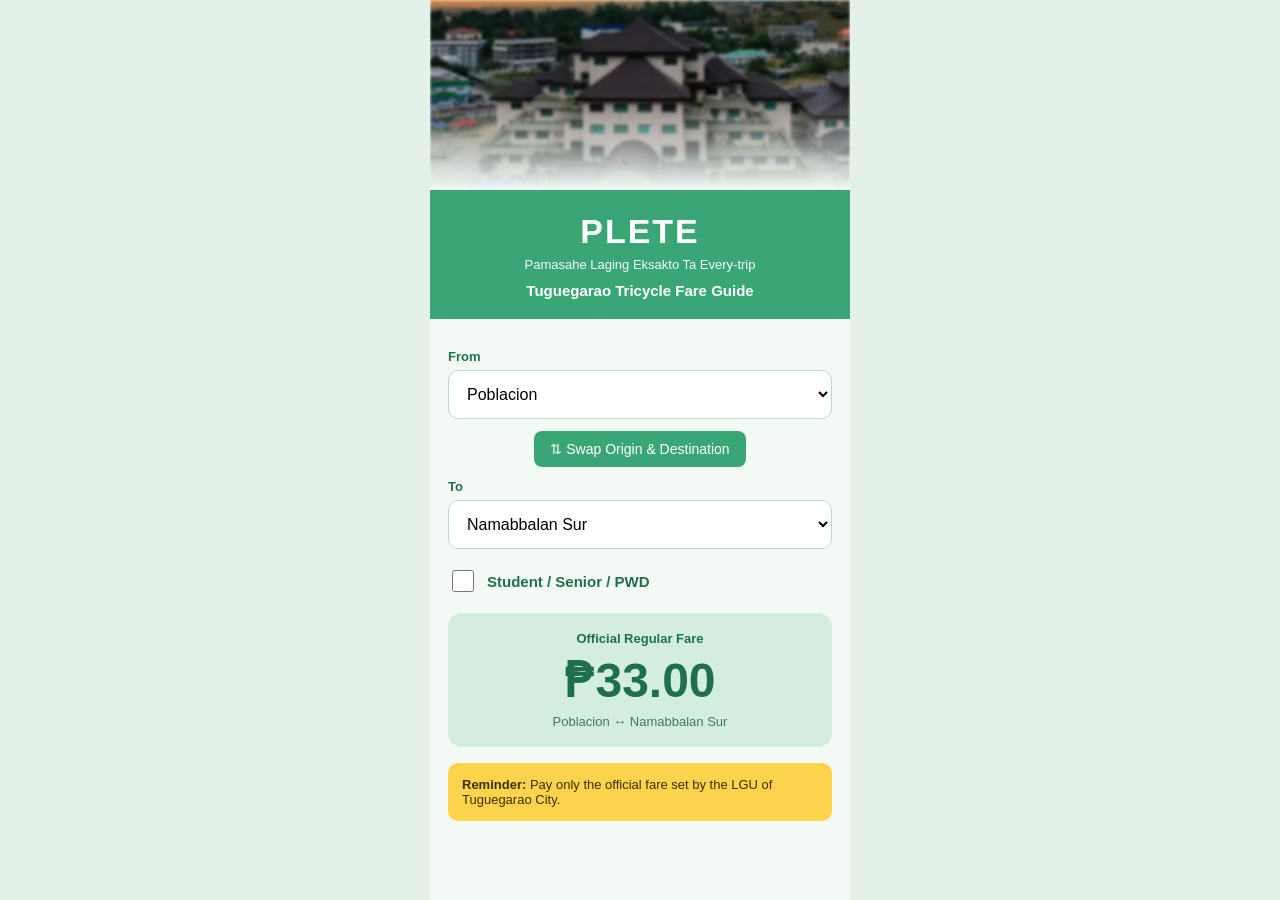
==== index.html @ 78e195c3 "First version of PLETE" ====
<!DOCTYPE html>
<html lang="en">
<head>
  <meta charset="UTF-8" />
  <meta name="viewport" content="width=device-width, initial-scale=1" />
  <title>PLETE</title>
  <link rel="stylesheet" href="style.css" />
    <link rel="manifest" href="manifest.json" />
  <meta name="theme-color" content="#3aa675" />
    <link rel="icon" type="image/png" href="images/plete-logo.jpg" />
</head>
<body>
    <div class="app">
    <img class="banner" src="images/cityhall.jpg" alt="Tuguegarao City Hall" />
    <header>
      <h1>PLETE</h1>
      <p class="tagline">Pamasahe Laging Eksakto Ta Every-trip</p>
      <p class="sub">Tuguegarao Tricycle Fare Guide</p>
    </header>

    <main class="card">
      <label for="from">From</label>
      <select id="from"></select>

      <button id="swap" type="button">⇅ Swap Origin &amp; Destination</button>

      <label for="to">To</label>
      <select id="to"></select>

      <label class="toggle">
        <input type="checkbox" id="discount" />
        <span>Student / Senior / PWD</span>
      </label>

      <div class="fare-box">
        <div id="fare-label">Official Regular Fare</div>
        <div id="fare-amount">-</div>
        <div id="fare-note"></div>
      </div>

      <div class="reminder">
        <strong>Reminder:</strong> Pay only the official fare set by the LGU of Tuguegarao City.
      </div>
    </main>
  </div>

  <script src="app.js"></script>
</body>
</html>
---- style.css ----
* { box-sizing: border-box; }

body {
  margin: 0;
  font-family: Arial, Helvetica, sans-serif;
  background: #e3f1e9;
}

.app {
  max-width: 420px;
  min-height: 100vh;
  margin: 0 auto;
  background: #f3faf6;
}

.banner {
  display: block;
  width: 100%;
  height: 190px;
  object-fit: cover;
  object-position: center;
  filter: blur(1.5px) brightness(0.92);
  -webkit-mask-image: linear-gradient(to bottom, black 55%, transparent 100%);
  mask-image: linear-gradient(to bottom, black 55%, transparent 100%);
}

header {
  background: #3aa675;
  color: white;
  text-align: center;
  padding: 22px 16px 20px;
}

header h1 { margin: 0; font-size: 34px; letter-spacing: 2px; }
.tagline { margin: 6px 0 0; font-size: 13px; opacity: 0.95; }
.sub { margin: 10px 0 0; font-size: 15px; font-weight: bold; }

.card { padding: 18px; }

label { display: block; font-size: 13px; font-weight: bold; color: #1f6f4a; margin: 12px 0 6px; }

select {
  width: 100%;
  padding: 14px;
  font-size: 16px;
  border: 1px solid #bcdac9;
  border-radius: 10px;
  background: white;
}

#swap {
  display: block;
  margin: 12px auto 0;
  padding: 10px 16px;
  font-size: 14px;
  color: white;
  background: #3aa675;
  border: none;
  border-radius: 8px;
  cursor: pointer;
}

.toggle {
  display: flex;
  align-items: center;
  gap: 10px;
  margin: 18px 0;
  font-size: 15px;
  color: #1f6f4a;
}
.toggle input { width: 22px; height: 22px; accent-color: #3aa675; }

.fare-box {
  background: #d3eedf;
  border-radius: 14px;
  padding: 18px;
  text-align: center;
}
#fare-label { font-size: 13px; font-weight: bold; color: #1f6f4a; }
#fare-amount { font-size: 48px; font-weight: bold; color: #1f6f4a; margin: 6px 0; }
#fare-note { font-size: 13px; color: #3d7a5c; }

.reminder {
  margin-top: 16px;
  padding: 14px;
  background: #fbd34d;
  border-radius: 10px;
  font-size: 13px;
  color: #3b2f00;
}
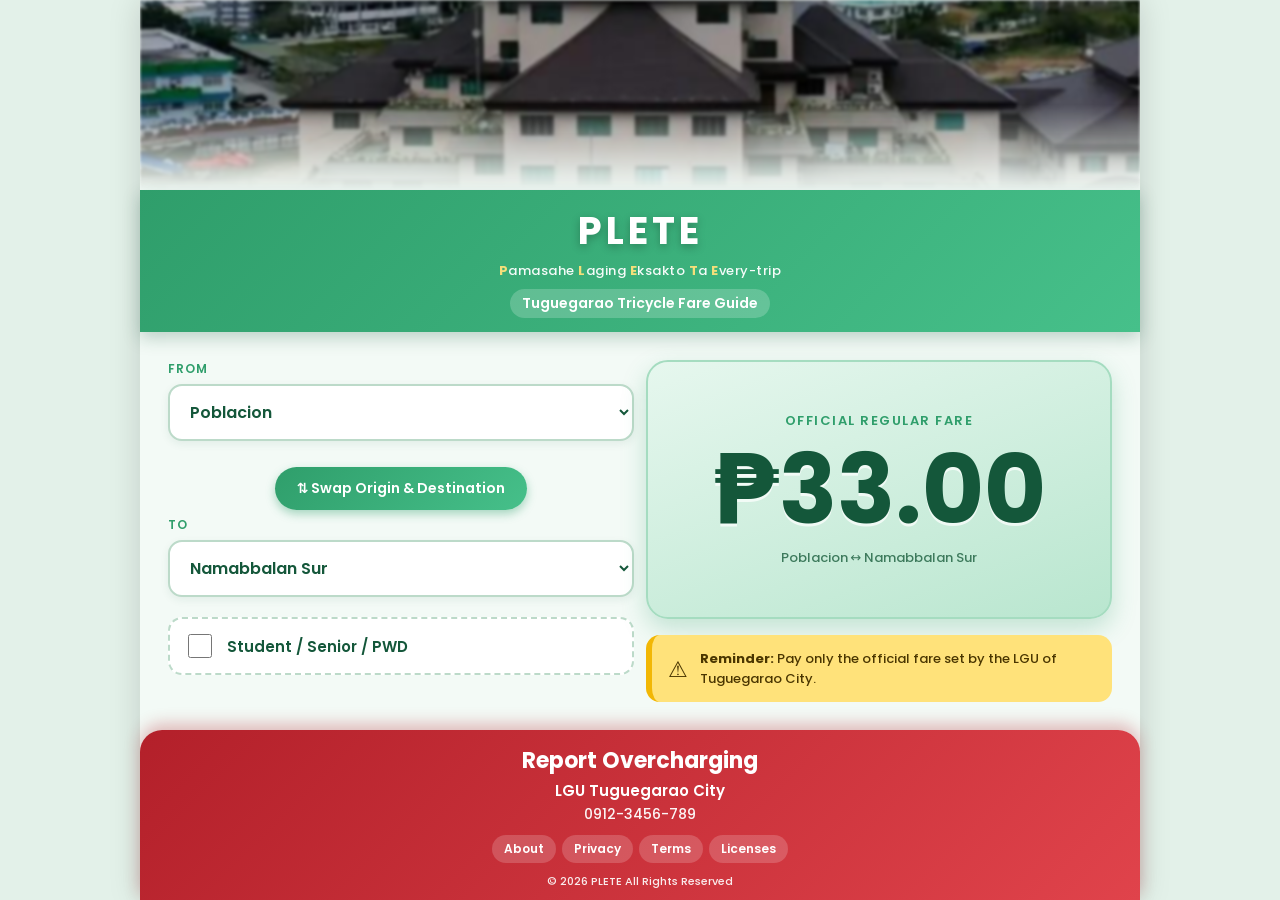
==== commit 71479ac6: "Version 2: polished design PLETE 2.0: new look, easier to read, fits any screen. Still a draft." ====
--- a/index.html
+++ b/index.html
@@ -2,46 +2,68 @@
 <html lang="en">
 <head>
   <meta charset="UTF-8" />
-  <meta name="viewport" content="width=device-width, initial-scale=1" />
+  <meta name="viewport" content="width=device-width, initial-scale=1, viewport-fit=cover" />
   <title>PLETE</title>
+  <link rel="manifest" href="manifest.json" />
+  <meta name="theme-color" content="#3aa675" />
+  <link rel="icon" type="image/png" href="images/icon-192.png" />
+  <link rel="apple-touch-icon" href="images/icon-192.png" />
   <link rel="stylesheet" href="style.css" />
-    <link rel="manifest" href="manifest.json" />
-  <meta name="theme-color" content="#3aa675" />
-    <link rel="icon" type="image/png" href="images/plete-logo.jpg" />
 </head>
 <body>
-    <div class="app">
+  <div class="app">
     <img class="banner" src="images/cityhall.jpg" alt="Tuguegarao City Hall" />
     <header>
       <h1>PLETE</h1>
-      <p class="tagline">Pamasahe Laging Eksakto Ta Every-trip</p>
+      <p class="tagline"><strong>P</strong>amasahe <strong>L</strong>aging <strong>E</strong>ksakto <strong>T</strong>a <strong>E</strong>very-trip</p>
       <p class="sub">Tuguegarao Tricycle Fare Guide</p>
     </header>
 
-    <main class="card">
-      <label for="from">From</label>
-      <select id="from"></select>
+    <main class="content">
+      <section class="panel inputs">
+        <label for="from">From</label>
+        <select id="from"></select>
 
-      <button id="swap" type="button">⇅ Swap Origin &amp; Destination</button>
+        <button id="swap" type="button">⇅ Swap Origin &amp; Destination</button>
 
-      <label for="to">To</label>
-      <select id="to"></select>
+        <label for="to">To</label>
+        <select id="to"></select>
 
-      <label class="toggle">
-        <input type="checkbox" id="discount" />
-        <span>Student / Senior / PWD</span>
-      </label>
+        <label class="toggle">
+          <input type="checkbox" id="discount" />
+          <span>Student / Senior / PWD</span>
+        </label>
+      </section>
 
-      <div class="fare-box">
-        <div id="fare-label">Official Regular Fare</div>
-        <div id="fare-amount">-</div>
-        <div id="fare-note"></div>
-      </div>
+      <section class="panel result">
+        <div class="fare-box">
+          <div id="fare-label">Official Regular Fare</div>
+          <div id="fare-amount">-</div>
+          <div id="fare-note"></div>
+        </div>
 
-      <div class="reminder">
-        <strong>Reminder:</strong> Pay only the official fare set by the LGU of Tuguegarao City.
-      </div>
+        <div class="reminder">
+          <strong>Reminder:</strong> Pay only the official fare set by the LGU of Tuguegarao City.
+        </div>
+      </section>
     </main>
+
+          <footer class="hotline">
+      <h2 class="hotline-title">Report Overcharging</h2>
+      <p id="hotline-name" class="hotline-name">LGU Tuguegarao City</p>
+      <p id="hotline-note" class="hotline-note"></p>
+      <a id="hotline-btn" class="call-btn" href="#" hidden>Call</a>
+      <p id="updated" class="updated"></p>
+
+      <nav class="footer-links">
+        <a href="about.html">About</a>
+        <a href="about.html#privacy">Privacy</a>
+        <a href="about.html#terms">Terms</a>
+        <a href="about.html#licenses">Licenses</a>
+      </nav>
+
+      <p class="credit">© 2026 PLETE All Rights Reserved</p>
+    </footer>
   </div>
 
   <script src="app.js"></script>
--- a/style.css
+++ b/style.css
@@ -1,22 +1,57 @@
+
+@font-face {
+  font-family: "Poppins";
+  src: url("fonts/Poppins-Medium.ttf") format("truetype");
+  font-weight: 500;
+  font-display: swap;
+}
+@font-face {
+  font-family: "Poppins";
+  src: url("fonts/Poppins-SemiBold.ttf") format("truetype");
+  font-weight: 600;
+  font-display: swap;
+}
+@font-face {
+  font-family: "Poppins";
+  src: url("fonts/Poppins-Bold.ttf") format("truetype");
+  font-weight: 700;
+  font-display: swap;
+}
+
+:root {
+  --green-dark: #14573a;
+  --green: #2f9e6b;
+  --green-light: #46c08a;
+  --bg: #f3faf6;
+  --red-dark: #b3202a;
+  --red: #e0434b;
+}
+
 * { box-sizing: border-box; }
+html, body { height: 100%; }
 
 body {
   margin: 0;
-  font-family: Arial, Helvetica, sans-serif;
+  font-family: "Poppins", "Segoe UI", system-ui, Arial, sans-serif;
+  font-weight: 500;
+  color: var(--green-dark);
   background: #e3f1e9;
 }
 
 .app {
-  max-width: 420px;
+  display: flex;
+  flex-direction: column;
   min-height: 100vh;
+  min-height: 100dvh;
+  max-width: 1000px;
   margin: 0 auto;
-  background: #f3faf6;
+  background: var(--bg);
 }
 
 .banner {
   display: block;
   width: 100%;
-  height: 190px;
+  height: clamp(130px, 26vw, 260px);
   object-fit: cover;
   object-position: center;
   filter: blur(1.5px) brightness(0.92);
@@ -25,66 +60,332 @@
 }
 
 header {
-  background: #3aa675;
+  background: linear-gradient(135deg, var(--green) 0%, var(--green-light) 100%);
   color: white;
   text-align: center;
-  padding: 22px 16px 20px;
-}
-
-header h1 { margin: 0; font-size: 34px; letter-spacing: 2px; }
-.tagline { margin: 6px 0 0; font-size: 13px; opacity: 0.95; }
-.sub { margin: 10px 0 0; font-size: 15px; font-weight: bold; }
-
-.card { padding: 18px; }
-
-label { display: block; font-size: 13px; font-weight: bold; color: #1f6f4a; margin: 12px 0 6px; }
+  padding: 22px 16px 24px;
+  padding-left: max(16px, env(safe-area-inset-left));
+  padding-right: max(16px, env(safe-area-inset-right));
+  box-shadow: 0 6px 16px rgba(20, 87, 58, 0.25);
+  position: relative;
+}
+header h1 {
+  margin: 0;
+  font-size: clamp(34px, 8vw, 52px);
+  font-weight: 700;
+  letter-spacing: 6px;
+  text-shadow: 0 3px 8px rgba(0, 0, 0, 0.25);
+}
+.tagline {
+  margin: 6px 0 0;
+  font-size: clamp(12px, 2.6vw, 15px);
+  letter-spacing: 0.5px;
+  opacity: 0.95;
+}
+.sub {
+  display: inline-block;
+  margin: 12px 0 0;
+  padding: 6px 16px;
+  font-size: clamp(13px, 2.6vw, 16px);
+  font-weight: 600;
+  background: rgba(255, 255, 255, 0.2);
+  border-radius: 999px;
+}
+
+.content {
+  flex: 1;
+  display: flex;
+  flex-direction: column;
+  gap: 16px;
+  padding: 20px 18px;
+  padding-left: max(18px, env(safe-area-inset-left));
+  padding-right: max(18px, env(safe-area-inset-right));
+}
+.panel { display: flex; flex-direction: column; }
+.result { flex: 1; gap: 16px; }
+
+label {
+  display: block;
+  font-size: 12px;
+  font-weight: 600;
+  text-transform: uppercase;
+  letter-spacing: 1px;
+  color: var(--green);
+  margin: 14px 0 6px;
+}
+.inputs label:first-child { margin-top: 0; }
 
 select {
   width: 100%;
-  padding: 14px;
+  padding: 14px 16px;
+  font-family: inherit;
   font-size: 16px;
-  border: 1px solid #bcdac9;
-  border-radius: 10px;
+  font-weight: 600;
+  color: var(--green-dark);
+  border: 2px solid #bcdac9;
+  border-radius: 14px;
   background: white;
+  box-shadow: 0 3px 8px rgba(20, 87, 58, 0.08);
+}
+select:focus {
+  outline: none;
+  border-color: var(--green);
+  box-shadow: 0 0 0 4px rgba(47, 158, 107, 0.2);
 }
 
 #swap {
-  display: block;
-  margin: 12px auto 0;
-  padding: 10px 16px;
+  align-self: center;
+  margin: 26px 0 0;
+  padding: 11px 22px;
+  font-family: inherit;
   font-size: 14px;
-  color: white;
-  background: #3aa675;
+  font-weight: 600;
+  color: white;
+  background: linear-gradient(135deg, var(--green), var(--green-light));
   border: none;
-  border-radius: 8px;
+  border-radius: 999px;
+  box-shadow: 0 4px 10px rgba(47, 158, 107, 0.4);
   cursor: pointer;
-}
+  transition: transform 0.15s ease;
+}
+#swap:hover { transform: translateY(-2px); }
+#swap:active { transform: scale(0.96); }
+#swap + label { margin-top: 6px; }
 
 .toggle {
   display: flex;
   align-items: center;
-  gap: 10px;
-  margin: 18px 0;
+  gap: 12px;
+  margin: 20px 0 0;
+  padding: 12px 14px;
   font-size: 15px;
-  color: #1f6f4a;
-}
-.toggle input { width: 22px; height: 22px; accent-color: #3aa675; }
+  font-weight: 600;
+  text-transform: none;
+  letter-spacing: 0;
+  color: var(--green-dark);
+  background: white;
+  border: 2px dashed #bcdac9;
+  border-radius: 14px;
+}
+.toggle input { width: 24px; height: 24px; accent-color: var(--green); }
 
 .fare-box {
-  background: #d3eedf;
+  flex: 1;
+  min-height: 170px;
+  display: flex;
+  flex-direction: column;
+  justify-content: center;
+  padding: 20px;
+  text-align: center;
+  background: linear-gradient(160deg, #e6f7ee 0%, #b9e6cf 100%);
+  border: 2px solid #a5dcc0;
+  border-radius: 22px;
+  box-shadow: 0 10px 24px rgba(47, 158, 107, 0.25);
+}
+#fare-label {
+  font-size: 13px;
+  font-weight: 600;
+  text-transform: uppercase;
+  letter-spacing: 1.5px;
+  color: var(--green);
+}
+#fare-amount {
+  font-size: clamp(54px, 13vw, 96px);
+  font-weight: 700;
+  line-height: 1.1;
+  margin: 6px 0;
+  text-shadow: 0 3px 0 rgba(255, 255, 255, 0.7);
+}
+#fare-note { font-size: 13px; color: #3d7a5c; }
+
+.reminder {
+  position: relative;
+  padding: 14px 16px 14px 48px;
+  font-size: 13px;
+  line-height: 1.5;
+  color: #4a3600;
+  background: #ffe27a;
+  border-left: 6px solid #f2b705;
   border-radius: 14px;
-  padding: 18px;
+}
+.reminder::before {
+  content: "⚠";
+  position: absolute;
+  left: 16px;
+  top: 50%;
+  transform: translateY(-50%);
+  font-size: 22px;
+}
+
+.hotline {
+  display: flex;
+  flex-direction: column;
+  align-items: center;
   text-align: center;
-}
-#fare-label { font-size: 13px; font-weight: bold; color: #1f6f4a; }
-#fare-amount { font-size: 48px; font-weight: bold; color: #1f6f4a; margin: 6px 0; }
-#fare-note { font-size: 13px; color: #3d7a5c; }
-
-.reminder {
-  margin-top: 16px;
-  padding: 14px;
-  background: #fbd34d;
-  border-radius: 10px;
+  gap: 4px;
+  padding: 24px 18px 14px;
+  padding-bottom: calc(14px + env(safe-area-inset-bottom));
+  padding-left: max(18px, env(safe-area-inset-left));
+  padding-right: max(18px, env(safe-area-inset-right));
+  color: white;
+  background: linear-gradient(135deg, var(--red-dark), var(--red));
+  border-radius: 22px 22px 0 0;
+  box-shadow: 0 -6px 16px rgba(179, 32, 42, 0.3);
+}
+
+.hotline-title {
+  margin: 0;
+  font-size: clamp(22px, 5vw, 28px);
+  font-weight: 700;
+}
+.hotline-name {
+  margin: 0;
+  font-size: clamp(15px, 3.4vw, 17px);
+  font-weight: 600;
+}
+.hotline-note {
+  margin: 0;
+  max-width: 34ch;
+  font-size: clamp(13px, 3vw, 14px);
+  line-height: 1.5;
+  opacity: 0.95;
+}
+.hotline-note:empty { display: none; }
+
+.call-btn {
+  margin-top: 10px;
+  padding: 13px 28px;
+  font-size: 16px;
+  font-weight: 700;
+  color: var(--red-dark);
+  text-decoration: none;
+  background: white;
+  border-radius: 999px;
+  box-shadow: 0 4px 12px rgba(0, 0, 0, 0.25);
+  animation: pulse 2s infinite;
+}
+.call-btn[hidden] { display: none; }
+
+@keyframes pulse {
+  0%   { box-shadow: 0 0 0 0 rgba(255, 255, 255, 0.7); }
+  70%  { box-shadow: 0 0 0 14px rgba(255, 255, 255, 0); }
+  100% { box-shadow: 0 0 0 0 rgba(255, 255, 255, 0); }
+}
+@media (prefers-reduced-motion: reduce) {
+  .call-btn { animation: none; }
+  #swap { transition: none; }
+}
+
+.updated { margin: 4px 0 0; font-size: 12px; opacity: 0.9; }
+.updated:empty { display: none; }
+
+.footer-links {
+  display: flex;
+  flex-wrap: wrap;
+  justify-content: center;
+  gap: 8px;
+  margin-top: 14px;
+}
+.footer-links a {
+  padding: 7px 14px;
   font-size: 13px;
-  color: #3b2f00;
+  font-weight: 600;
+  color: white;
+  text-decoration: none;
+  background: rgba(255, 255, 255, 0.18);
+  border-radius: 999px;
+}
+.footer-links a:hover,
+.footer-links a:focus { background: rgba(255, 255, 255, 0.3); }
+
+.credit { margin: 12px 0 0; font-size: 12px; opacity: 0.9; }
+
+.about { flex: 1; padding: 24px 20px 32px; line-height: 1.6; }
+.about h2 { margin: 28px 0 8px; font-size: 20px; color: var(--green-dark); }
+.about p, .about li { font-size: 15px; }
+.about ul { padding-left: 20px; }
+.back-link {
+  display: inline-block;
+  margin-bottom: 16px;
+  padding: 10px 18px;
+  font-weight: 600;
+  color: white;
+  text-decoration: none;
+  background: linear-gradient(135deg, var(--green), var(--green-light));
+  border-radius: 999px;
+}
+
+@media (min-width: 800px) {
+  .content {
+    flex-direction: row;
+    align-items: stretch;
+    gap: 28px;
+    padding: 28px;
+  }
+  .panel { flex: 1; }
+  .app { box-shadow: 0 0 30px rgba(0, 0, 0, 0.15); }
+}
+
+select option:checked {
+  background: #2f9e6b linear-gradient(#2f9e6b, #2f9e6b);
+  color: #ffffff;
+}
+
+@supports (appearance: base-select) {
+  select,
+  select::picker(select) {
+    appearance: base-select;
+  }
+
+  select::picker(select) {
+    padding: 6px;
+    max-height: 320px;
+    background: #ffffff;
+    border: 2px solid #2f9e6b;
+    border-radius: 14px;
+    box-shadow: 0 12px 28px rgba(20, 87, 58, 0.28);
+  }
+
+  select option {
+    padding: 10px 14px;
+    font-weight: 600;
+    color: #14573a;
+    border-radius: 10px;
+  }
+
+  select option:hover,
+  select option:focus {
+    background: linear-gradient(135deg, #2f9e6b, #46c08a);
+    color: #ffffff;
+  }
+
+  select option:checked {
+    background: #14573a;
+    color: #ffffff;
+  }
+
+  select option::checkmark { color: #ffe27a; }
+}
+.banner { height: clamp(110px, 20vw, 190px); }
+
+header { padding: 12px 16px 14px; }
+header h1 { font-size: clamp(26px, 6vw, 38px); letter-spacing: 4px; }
+.tagline { margin-top: 2px; font-size: clamp(11px, 2.4vw, 13px); }
+.sub { margin-top: 8px; padding: 4px 12px; font-size: clamp(12px, 2.4vw, 14px); }
+
+.content { gap: 12px; }
+@media (max-width: 799px) {
+  .content { padding: 14px 18px; }
+}
+.fare-box { min-height: 140px; }
+
+.hotline { padding: 14px 16px 10px; gap: 2px; }
+.hotline-title { font-size: clamp(18px, 4vw, 22px); }
+.hotline-name { font-size: clamp(13px, 3vw, 15px); }
+.footer-links { margin-top: 8px; gap: 6px; }
+.footer-links a { padding: 5px 12px; font-size: 12px; }
+.credit { margin-top: 8px; font-size: 11px; }
+.tagline strong {
+  color: #ffe27a;
+  font-weight: 700;
 }
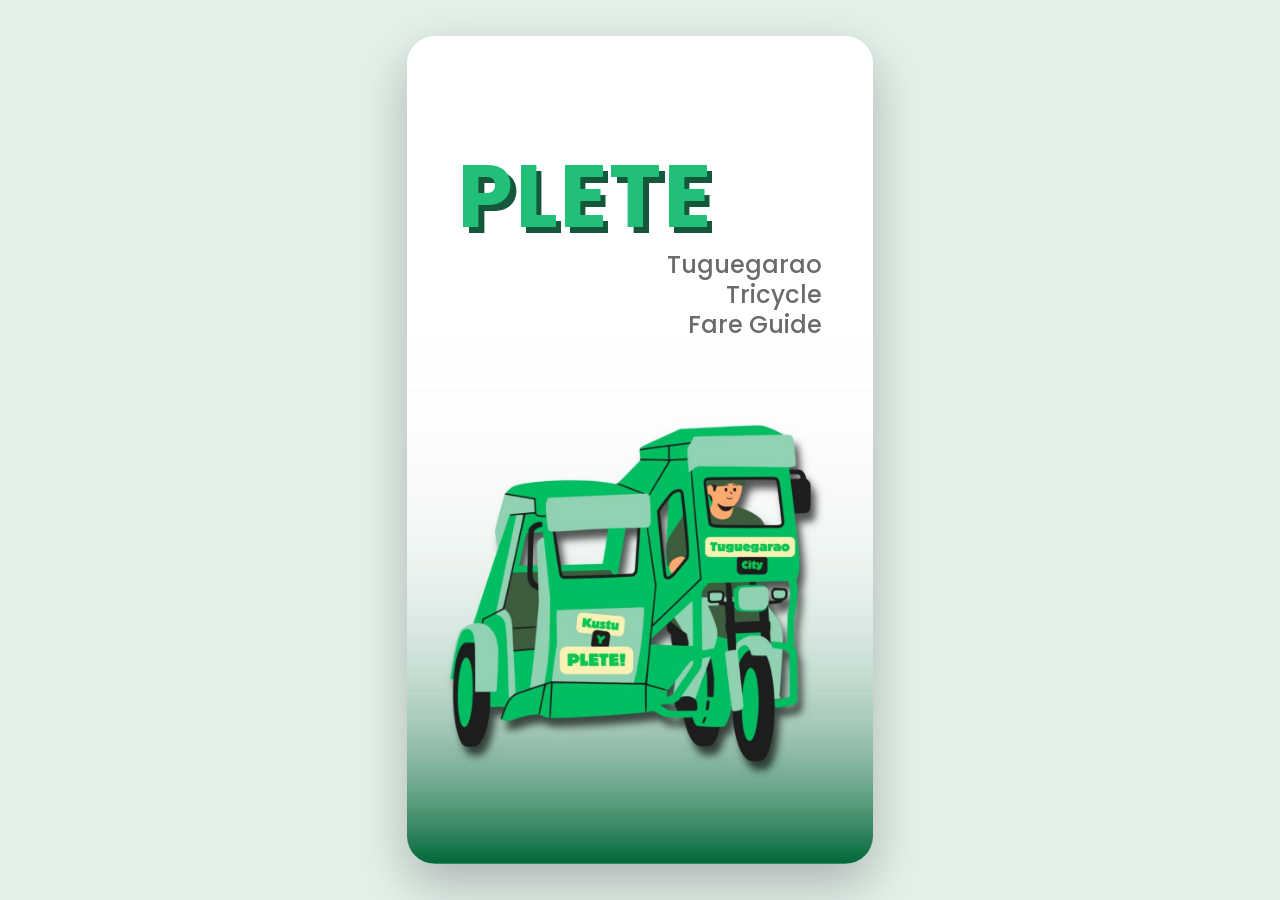
==== commit ab39688f: "Plete 2.1 Still a Draft" ====
--- a/index.html
+++ b/index.html
@@ -11,6 +11,14 @@
   <link rel="stylesheet" href="style.css" />
 </head>
 <body>
+    <div id="splash" aria-hidden="true">
+  <div class="splash-card">
+    <div class="splash-text">
+      <div class="splash-title">PLETE</div>
+      <div class="splash-sub">Tuguegarao Tricycle<br />Fare Guide</div>
+    </div>
+  </div>
+</div>
   <div class="app">
     <img class="banner" src="images/cityhall.jpg" alt="Tuguegarao City Hall" />
     <header>
--- a/style.css
+++ b/style.css
@@ -388,4 +388,67 @@
 .tagline strong {
   color: #ffe27a;
   font-weight: 700;
+}
+
+/* ---------- Opening splash screen ---------- */
+#splash {
+  position: fixed;
+  inset: 0;
+  z-index: 10000;
+  display: flex;
+  align-items: center;
+  justify-content: center;
+  background: #e3f1e9;
+  transition: opacity 0.5s ease;
+}
+#splash.hide { opacity: 0; pointer-events: none; }
+
+.splash-card {
+  position: relative;
+  width: 100%;
+  height: 100%;
+  overflow: hidden;
+  container-type: inline-size;
+  background:
+    url("images/splash-bg.jpg") center / cover no-repeat,
+    linear-gradient(180deg, #ffffff 0%, #0b6b3f 100%);
+}
+
+.splash-text {
+  position: absolute;
+  top: 14%;
+  left: 50%;
+  width: 78%;
+  transform: translateX(-50%);
+}
+
+.splash-title {
+  font-family: "Poppins", "Segoe UI", Arial, sans-serif;
+  font-weight: 700;
+  font-size: 19cqw;
+  line-height: 1;
+  letter-spacing: 0.5cqw;
+  color: #22bf78;
+  text-shadow: 1.2cqw 1.2cqw 0 #14573a;
+}
+
+.splash-sub {
+  width: 62%;
+  margin: 2cqw 0 0 auto;
+  text-align: right;
+  font-family: "Poppins", "Segoe UI", Arial, sans-serif;
+  font-weight: 500;
+  font-size: 5.2cqw;
+  line-height: 1.25;
+  color: #6b6b6b;
+}
+
+/* Laptop: show the splash as a phone-shaped card */
+@media (min-width: 800px) {
+  .splash-card {
+    width: calc(92vh * 9 / 16);
+    height: 92vh;
+    border-radius: 28px;
+    box-shadow: 0 20px 50px rgba(0, 0, 0, 0.25);
+  }
 }
